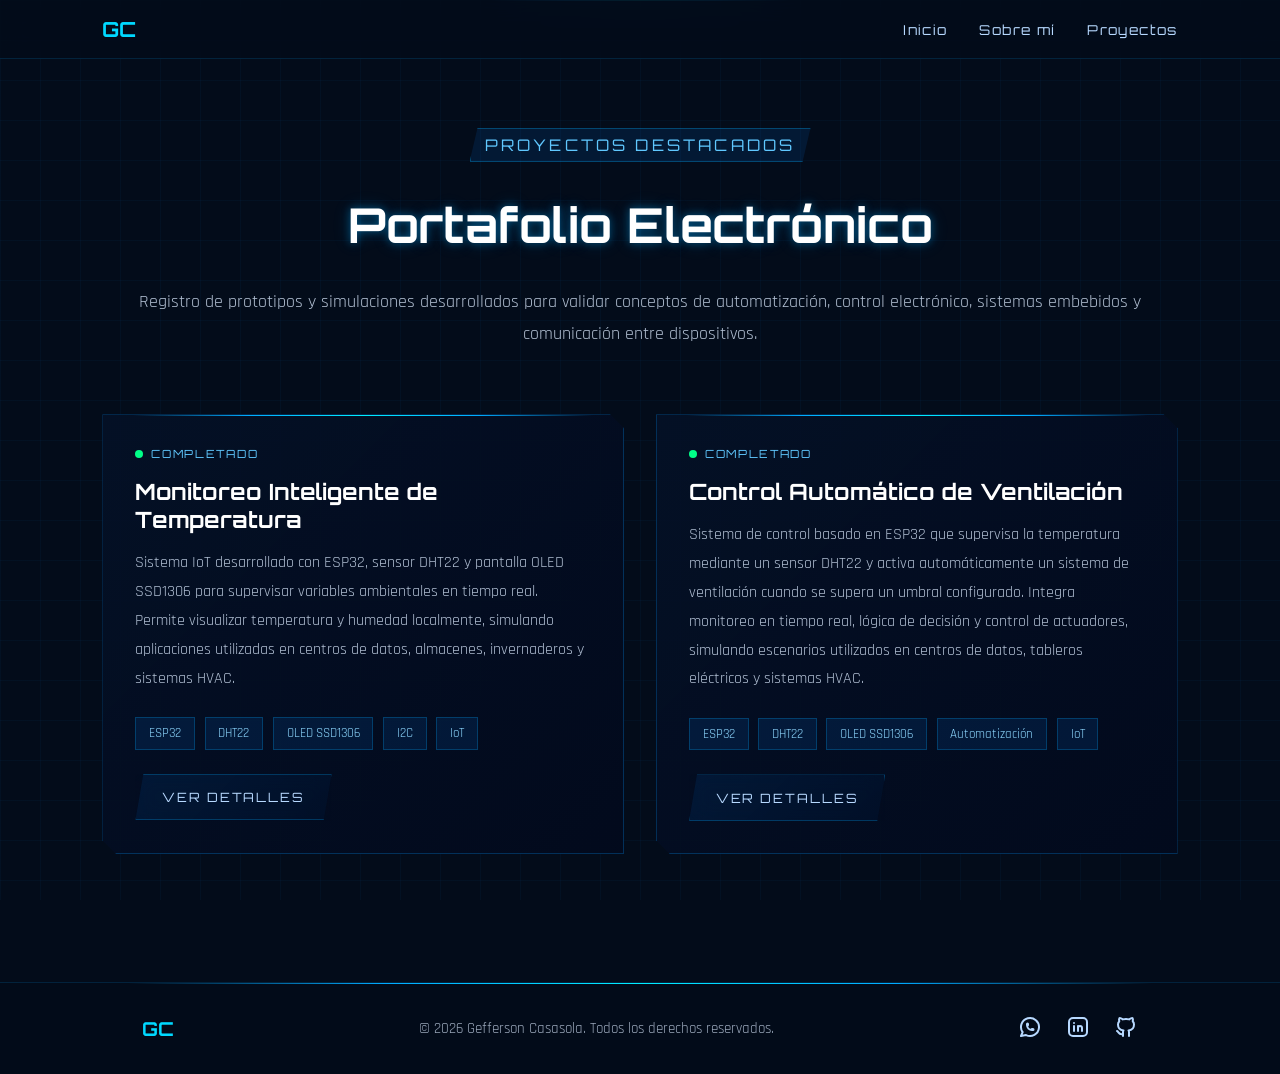
==== electronica.html @ c4e6efd1 "feat: add automatic fan control project card" ====
<!doctype html>
<html lang="es">
  <head>
    <meta charset="UTF-8" />
    <meta name="viewport" content="width=device-width, initial-scale=1.0" />
    <link rel="stylesheet" href="styles.css" />
    <title>Laboratorio de Electrónica</title>
  </head>
  <body>
    <div class="grid-lines"></div>

    <header class="navbar">
      <div class="logo">GC</div>

      <button class="menu-toggle" aria-label="Abrir menú">
        <span></span>
        <span></span>
        <span></span>
      </button>

      <nav class="nav-menu">
        <a href="index.html#inicio">Inicio</a>
        <a href="index.html#sobre-mi">Sobre mí</a>
        <a href="index.html#proyectos">Proyectos</a>
      </nav>
    </header>
    <main class="electronics-page">
      <section class="projects">
        <div class="section-header">
          <span class="section-tag"> PROYECTOS DESTACADOS</span>

          <h2>Portafolio Electrónico</h2>

          <p class="section-description">
            Registro de prototipos y simulaciones desarrollados para validar
            conceptos de automatización, control electrónico, sistemas embebidos
            y comunicación entre dispositivos.
          </p>
        </div>

        <div class="projects-grid">
          <article class="project-card">
            <div class="project-status">
              <span class="status-light"></span>
              COMPLETADO
            </div>

            <h3>Monitoreo Inteligente de Temperatura</h3>

            <p>
              Sistema IoT desarrollado con ESP32, sensor DHT22 y pantalla OLED
              SSD1306 para supervisar variables ambientales en tiempo real.
              Permite visualizar temperatura y humedad localmente, simulando
              aplicaciones utilizadas en centros de datos, almacenes,
              invernaderos y sistemas HVAC.
            </p>

            <div class="project-stack">
              <span>ESP32</span>
              <span>DHT22</span>
              <span>OLED SSD1306</span>
              <span>I2C</span>
              <span>IoT</span>
            </div>

            <div class="project-actions">
              <a href="#" class="hero-secondary-btn"> VER DETALLES </a>
            </div>
          </article>
          <article class="project-card">
            <div class="project-status">
              <span class="status-light"></span>
              COMPLETADO
            </div>

            <h3>Control Automático de Ventilación</h3>
            <p>
              Sistema de control basado en ESP32 que supervisa la temperatura
              mediante un sensor DHT22 y activa automáticamente un sistema de
              ventilación cuando se supera un umbral configurado. Integra
              monitoreo en tiempo real, lógica de decisión y control de
              actuadores, simulando escenarios utilizados en centros de datos,
              tableros eléctricos y sistemas HVAC.
            </p>
            <div class="project-stack">
              <span>ESP32</span>
              <span>DHT22</span>
              <span>OLED SSD1306</span>
              <span>Automatización</span>
              <span>IoT</span>
            </div>

            <div class="project-actions">
              <a href="#" class="hero-secondary-btn"> VER DETALLES </a>
            </div>
          </article>
        </div>
      </section>
    </main>
    <footer class="footer">
      <div class="footer-content">
        <div class="footer-logo">GC</div>

        <p class="footer-text">
          © 2026 Gefferson Casasola. Todos los derechos reservados.
        </p>

        <div class="footer-links">
          <a
            href="https://wa.me/51952253272"
            aria-label="Escríbenos al WhatsApp"
            target="_blank"
          >
            <svg
              xmlns="http://www.w3.org/2000/svg"
              width="24"
              height="24"
              viewBox="0 0 24 24"
              fill="none"
              stroke="currentColor"
              stroke-width="2"
              stroke-linecap="round"
              stroke-linejoin="round"
              class="icon icon-tabler icons-tabler-outline icon-tabler-brand-whatsapp"
            >
              <path stroke="none" d="M0 0h24v24H0z" fill="none" />
              <path d="M3 21l1.65 -3.8a9 9 0 1 1 3.4 2.9l-5.05 .9" />
              <path
                d="M9 10a.5 .5 0 0 0 1 0v-1a.5 .5 0 0 0 -1 0v1a5 5 0 0 0 5 5h1a.5 .5 0 0 0 0 -1h-1a.5 .5 0 0 0 0 1"
              />
            </svg>
          </a>
          <a
            href="https://www.linkedin.com/in/gefferson-casasola/"
            target="_blank"
            ><svg
              xmlns="http://www.w3.org/2000/svg"
              width="24"
              height="24"
              viewBox="0 0 24 24"
              fill="none"
              stroke="currentColor"
              stroke-width="2"
              stroke-linecap="round"
              stroke-linejoin="round"
              class="icon icon-tabler icons-tabler-outline icon-tabler-brand-linkedin"
            >
              <path stroke="none" d="M0 0h24v24H0z" fill="none" />
              <path d="M8 11v5" />
              <path d="M8 8v.01" />
              <path d="M12 16v-5" />
              <path d="M16 16v-3a2 2 0 1 0 -4 0" />
              <path
                d="M3 7a4 4 0 0 1 4 -4h10a4 4 0 0 1 4 4v10a4 4 0 0 1 -4 4h-10a4 4 0 0 1 -4 -4l0 -10"
              /></svg
          ></a>
          <a href="https://github.com/Geffrerson7" target="_blank"
            ><svg
              xmlns="http://www.w3.org/2000/svg"
              width="24"
              height="24"
              viewBox="0 0 24 24"
              fill="none"
              stroke="currentColor"
              stroke-width="2"
              stroke-linecap="round"
              stroke-linejoin="round"
              class="icon icon-tabler icons-tabler-outline icon-tabler-brand-github"
            >
              <path stroke="none" d="M0 0h24v24H0z" fill="none" />
              <path
                d="M9 19c-4.3 1.4 -4.3 -2.5 -6 -3m12 5v-3.5c0 -1 .1 -1.4 -.5 -2c2.8 -.3 5.5 -1.4 5.5 -6a4.6 4.6 0 0 0 -1.3 -3.2a4.2 4.2 0 0 0 -.1 -3.2s-1.1 -.3 -3.5 1.3a12.3 12.3 0 0 0 -6.2 0c-2.4 -1.6 -3.5 -1.3 -3.5 -1.3a4.2 4.2 0 0 0 -.1 3.2a4.6 4.6 0 0 0 -1.3 3.2c0 4.6 2.7 5.7 5.5 6c-.6 .6 -.6 1.2 -.5 2v3.5"
              /></svg
          ></a>
        </div>
      </div>
    </footer>
  </body>
  <script src="script.js"></script>
</html>
---- styles.css ----
@import url("https://fonts.googleapis.com/css2?family=Orbitron:wght@400;600;700;900&family=Rajdhani:wght@300;400;500;600&display=swap");

/* ---------- Reset ---------- */
*,
*::before,
*::after {
  margin: 0;
  padding: 0;
  box-sizing: border-box;
}

body {
  background: #030c1a;
  font-family: "Rajdhani", sans-serif;
  color: white;
}
body::before {
  content: "";

  position: fixed;
  inset: 0;

  background:
    radial-gradient(
      ellipse 60% 40% at 50% 0%,
      rgba(0, 140, 255, 0.12) 0%,
      transparent 70%
    ),
    radial-gradient(
      ellipse 40% 30% at 80% 80%,
      rgba(0, 200, 180, 0.07) 0%,
      transparent 60%
    );

  pointer-events: none;
  z-index: -2;
}

/* ---------- Grid de fondo ---------- */
.grid-lines {
  position: absolute;
  inset: 0;
  background-image:
    linear-gradient(rgba(0, 140, 255, 0.04) 1px, transparent 1px),
    linear-gradient(90deg, rgba(0, 140, 255, 0.04) 1px, transparent 1px);
  background-size: 40px 40px;
  pointer-events: none;
}

/* Logo */
.logo {
  font-family: "Orbitron", monospace;
  font-size: 1.3rem;
  font-weight: 700;
  color: #00d9ff;
}

/* Navbar */
.navbar {
  position: fixed;
  top: 0;
  width: 100%;
  display: flex;
  justify-content: space-between;
  align-items: center;
  padding: 1rem 8%;
  background: rgba(3, 12, 26, 0.85);
  backdrop-filter: blur(12px);
  border-bottom: 1px solid rgba(0, 170, 255, 0.15);
  z-index: 1000;
}

.navbar nav {
  display: flex;
  gap: 2rem;
}

.navbar nav a {
  text-decoration: none;
  color: #b7d9ff;
  font-family: "Orbitron", monospace;
  font-size: 0.85rem;
  letter-spacing: 0.1em;
  transition: 0.3s;
}

.navbar nav a:hover {
  color: #00eaff;
}

/* Hero */
.hero {
  min-height: 100vh;
  display: flex;
  align-items: center;
  justify-content: center;
  padding: 120px 8% 80px;
}

.hero-content {
  width: 100%;
  max-width: 1200px;
  display: grid;
  grid-template-columns: 320px 1fr;
  gap: 4rem;
  align-items: center;
}

.hero-image {
  display: flex;
  justify-content: center;
}

.menu-toggle {
  display: none;

  flex-direction: column;
  justify-content: center;
  gap: 5px;

  width: 42px;
  height: 42px;

  background: rgba(0, 60, 120, 0.2);

  border: 1px solid rgba(0, 170, 255, 0.25);

  cursor: pointer;

  transition: 0.3s;
}

.menu-toggle:hover {
  border-color: rgba(0, 220, 255, 0.6);

  box-shadow: 0 0 8px rgba(0, 200, 255, 0.3);
}

.menu-toggle span {
  width: 20px;
  height: 2px;

  margin: 0 auto;

  background: #00cfff;

  transition: 0.3s;
}

.menu-toggle.active span:nth-child(1) {
  transform: translateY(7px) rotate(45deg);
}

.menu-toggle.active span:nth-child(2) {
  opacity: 0;
}

.menu-toggle.active span:nth-child(3) {
  transform: translateY(-7px) rotate(-45deg);
}

/* ---------- Avatar ---------- */
.avatar-wrap {
  position: relative;
  flex-shrink: 0;
}

.avatar {
  width: 240px;
  height: 240px;
  border-radius: 50%;
  background: linear-gradient(135deg, #003366, #001833);
  border: 2px solid rgba(0, 150, 255, 0.5);
  display: flex;
  align-items: center;
  justify-content: center;
  font-family: "Orbitron", monospace;
  font-size: 22px;
  font-weight: 700;
  color: #00ccff;
  position: relative;
  overflow: hidden;
}

.avatar::after {
  content: "";
  position: absolute;
  inset: 0;
  border-radius: 50%;
  background: radial-gradient(
    circle at 30% 30%,
    rgba(0, 200, 255, 0.15),
    transparent 60%
  );
}

.avatar img {
  width: 100%;
  height: 100%;
  object-fit: cover;
  border-radius: 50%;
  display: block;
}

.avatar-ring {
  position: absolute;
  inset: -5px;
  border-radius: 50%;
  border: 1px solid rgba(0, 200, 255, 0.3);
  animation: spin-slow 8s linear infinite;
}

.avatar-ring::before {
  content: "";
  position: absolute;
  top: 0;
  left: 50%;
  transform: translateX(-50%);
  width: 4px;
  height: 4px;
  border-radius: 50%;
  background: #00eeff;
  box-shadow: 0 0 6px #00eeff;
}

@keyframes spin-slow {
  from {
    transform: rotate(0deg);
  }
  to {
    transform: rotate(360deg);
  }
}

.status-dot {
  position: absolute;
  bottom: 2px;
  right: 2px;
  width: 10px;
  height: 10px;
  border-radius: 50%;
  background: #00ff88;
  border: 2px solid #030c1a;
  animation: blink-dot 2s ease-in-out infinite;
}

@keyframes blink-dot {
  0%,
  100% {
    opacity: 1;
  }
  50% {
    opacity: 0.4;
  }
}

/* ---------- Bloque de nombre ---------- */

.sc2-label {
  font-family: "Orbitron", monospace;
  font-size: 9px;
  letter-spacing: 0.2em;
  color: rgba(0, 180, 255, 0.6);
  text-transform: uppercase;
  margin-bottom: 3px;
}

.hero-text h1 {
  font-family: "Orbitron", monospace;
  font-size: 4rem;
  line-height: 1.1;
  color: #ffffff;
}

.hero-text h2 {
  color: #00cfff;
  margin-top: 0.75rem;
  font-size: 1.4rem;
  font-weight: 500;
}

.hero-text p {
  margin-top: 1.5rem;
  max-width: 650px;
  font-size: 1.2rem;
  line-height: 1.8;
  color: rgba(220, 235, 255, 0.8);
}

.hero-actions {
  display: flex;
  gap: 1rem;
  margin-top: 2rem;
}

.hero-secondary-btn {
  display: inline-flex;
  align-items: center;
  justify-content: center;

  padding: 0.9rem 1.6rem;

  text-decoration: none;

  font-family: "Orbitron", monospace;
  font-size: 0.8rem;
  letter-spacing: 0.15em;

  color: #b7d9ff;

  background: linear-gradient(
    135deg,
    rgba(0, 60, 120, 0.25),
    rgba(0, 20, 50, 0.45)
  );

  border: 1px solid rgba(0, 170, 255, 0.25);

  backdrop-filter: blur(10px);

  position: relative;
  overflow: hidden;

  transition: all 0.3s ease;
  clip-path: polygon(8px 0, 100% 0, calc(100% - 8px) 100%, 0 100%);
}

.hero-secondary-btn::before {
  content: "";

  position: absolute;

  top: 0;
  left: -100%;

  width: 100%;
  height: 100%;

  background: linear-gradient(
    90deg,
    transparent,
    rgba(0, 220, 255, 0.12),
    transparent
  );

  transition: left 0.6s ease;
}

.hero-secondary-btn:hover {
  border-color: rgba(0, 210, 255, 0.6);

  color: white;

  transform: translateY(-3px);

  box-shadow:
    0 0 10px rgba(0, 210, 255, 0.3),
    0 0 20px rgba(0, 210, 255, 0.15);
}

.hero-secondary-btn:hover::before {
  left: 100%;
}
/* =========================
   ABOUT
========================= */

.about {
  padding: 8rem 8%;
  position: relative;
}

.about::before,
.projects::before {
  content: "";
  position: absolute;
  top: 0;
  left: 50%;
  transform: translateX(-50%);
  width: 300px;
  height: 1px;
  background: linear-gradient(
    90deg,
    transparent,
    #00aaff,
    #00eeff,
    #00aaff,
    transparent
  );
}

.section-header {
  text-align: center;
  margin-bottom: 4rem;
}

.section-header h2 {
  font-family: "Orbitron", monospace;
  font-size: 3rem;
  color: white;
  text-shadow:
    0 0 8px rgba(0, 170, 255, 0.4),
    0 0 18px rgba(0, 170, 255, 0.2);
}

.section-description {
  max-width: 1200px;
  margin: 2rem;

  color: rgba(220, 235, 255, 0.8);

  font-size: 1.1rem;
  line-height: 1.8;

  text-align: center;
}

.section-tag {
  display: inline-block;

  padding: 6px 14px;

  background: rgba(0, 100, 200, 0.15);

  border: 1px solid rgba(0, 180, 255, 0.3);

  color: #60c8ff;

  font-family: Orbitron;
  letter-spacing: 0.2em;
  margin-bottom: 2rem;
  clip-path: polygon(8px 0, 100% 0, calc(100% - 8px) 100%, 0 100%);
}

.about-status {
  display: flex;
  align-items: center;
  gap: 8px;

  margin-bottom: 2rem;

  color: #60c8ff;

  font-family: Orbitron;
  font-size: 0.75rem;
  letter-spacing: 0.2em;
}

.status-light {
  width: 8px;
  height: 8px;

  border-radius: 50%;

  background: #00ff88;

  animation: blink-dot 2s infinite;
}

.about-content {
  max-width: 1200px;
  margin: 0 auto;
  display: grid;
  grid-template-columns: 2fr 1fr;
  gap: 4rem;
  align-items: start;
  position: relative;
  overflow: hidden;
  padding: 3rem;

  background: linear-gradient(
    135deg,
    rgba(4, 16, 38, 0.95),
    rgba(2, 10, 28, 0.98)
  );
  background-image:
    linear-gradient(rgba(0, 150, 255, 0.03) 1px, transparent 1px),
    linear-gradient(90deg, rgba(0, 150, 255, 0.03) 1px, transparent 1px);

  background-size: 25px 25px;
  border: 1px solid rgba(0, 150, 255, 0.25);

  clip-path: polygon(
    0 0,
    calc(100% - 18px) 0,
    100% 18px,
    100% 100%,
    18px 100%,
    0 calc(100% - 18px)
  );
}

.about-content::before {
  content: "";

  position: absolute;

  top: 0;
  left: 40px;
  right: 40px;

  height: 1px;

  background: linear-gradient(
    90deg,
    transparent,
    #00aaff,
    #00eeff,
    #00aaff,
    transparent
  );

  animation: pulse-line 3s infinite;
}

.about-content::after {
  content: "";

  position: absolute;

  bottom: 0;
  left: 40px;
  right: 40px;

  height: 1px;

  background: linear-gradient(
    90deg,
    transparent,
    #00aaff,
    #00eeff,
    #00aaff,
    transparent
  );

  animation: pulse-line 3s infinite reverse;
}

.about-description {
  display: flex;
  flex-direction: column;
  gap: 1.5rem;
}

.about-description p {
  color: rgba(220, 235, 255, 0.8);
  font-size: 1.1rem;
  line-height: 1.9;
}

.cv-btn {
  display: inline-flex;
  align-items: center;
  justify-content: center;
  gap: 10px;
  width: fit-content;

  margin-top: 1rem;
  padding: 0.9rem 1.5rem;

  text-decoration: none;

  font-family: "Orbitron", monospace;
  font-size: 0.8rem;
  letter-spacing: 0.15em;

  color: #00eaff;

  background: linear-gradient(
    90deg,
    rgba(0, 120, 255, 0.15),
    rgba(0, 255, 255, 0.08)
  );

  border: 1px solid rgba(0, 220, 255, 0.4);

  clip-path: polygon(8px 0, 100% 0, calc(100% - 8px) 100%, 0 100%);

  transition: all 0.3s ease;

  position: relative;
  overflow: hidden;
}

.cv-btn::before {
  content: "";

  position: absolute;

  top: 0;
  left: -120%;

  width: 100%;
  height: 100%;

  background: linear-gradient(
    90deg,
    transparent,
    rgba(0, 255, 255, 0.35),
    transparent
  );

  transition: left 0.6s ease;
}

.cv-btn:hover::before {
  left: 120%;
}

.cv-btn:hover {
  color: white;

  border-color: #00ffff;

  transform: translateY(-2px);

  box-shadow:
    0 0 8px rgba(0, 255, 255, 0.6),
    0 0 20px rgba(0, 200, 255, 0.4);
}

.about-info {
  display: grid;
  gap: 1rem;
}

.info-card {
  background: linear-gradient(
    135deg,
    rgba(0, 60, 120, 0.25),
    rgba(0, 20, 50, 0.45)
  );

  border: 1px solid rgba(0, 170, 255, 0.25);

  padding: 1.5rem;

  position: relative;

  overflow: hidden;
}

.info-card:hover {
  border-color: rgba(0, 210, 255, 0.5);
  transform: translateY(-4px);
}

.info-card:hover::before {
  left: 100%;
}

.info-card::before {
  content: "";

  position: absolute;

  top: 0;
  left: -100%;

  width: 100%;
  height: 100%;

  background: linear-gradient(
    90deg,
    transparent,
    rgba(0, 220, 255, 0.08),
    transparent
  );

  transition: 0.6s;
}

.info-label {
  display: block;
  font-family: "Orbitron", monospace;
  font-size: 0.75rem;
  letter-spacing: 0.15em;
  color: #00cfff;
  margin-bottom: 0.75rem;
}

.info-value {
  color: white;
  font-size: 1.1rem;
  font-weight: 600;
}

/* =========================
   PROJECTS
========================= */
.projects {
  padding: 8rem 8%;
  position: relative;
}

.projects-grid {
  max-width: 1200px;

  margin: 0 auto;

  display: grid;

  grid-template-columns: repeat(auto-fit, minmax(350px, 1fr));

  gap: 2rem;
}

.project-card {
  position: relative;

  padding: 2rem;

  background: linear-gradient(
    135deg,
    rgba(4, 16, 38, 0.95),
    rgba(2, 10, 28, 0.98)
  );

  border: 1px solid rgba(0, 150, 255, 0.25);

  overflow: hidden;

  transition: 0.3s;

  clip-path: polygon(
    0 0,
    calc(100% - 14px) 0,
    100% 14px,
    100% 100%,
    14px 100%,
    0 calc(100% - 14px)
  );
}

.project-card:hover {
  transform: translateY(-6px);

  border-color: rgba(0, 220, 255, 0.6);

  box-shadow:
    0 0 15px rgba(0, 220, 255, 0.15),
    0 0 30px rgba(0, 220, 255, 0.08);
}

.project-card::before {
  content: "";

  position: absolute;

  top: 0;
  left: 30px;
  right: 30px;

  height: 1px;

  background: linear-gradient(
    90deg,
    transparent,
    #00aaff,
    #00eeff,
    #00aaff,
    transparent
  );
}

.project-status {
  display: flex;
  align-items: center;
  gap: 8px;

  margin-bottom: 1rem;

  font-family: Orbitron;
  font-size: 0.7rem;
  letter-spacing: 0.15em;

  color: #60c8ff;
}

.project-card h3 {
  font-family: Orbitron;

  color: white;

  margin-bottom: 1rem;

  font-size: 1.4rem;
}

.project-card p {
  color: rgba(220, 235, 255, 0.8);

  line-height: 1.8;

  margin-bottom: 1.5rem;
}

.project-stack {
  display: flex;
  flex-wrap: wrap;
  gap: 0.6rem;

  margin-bottom: 1.5rem;
}

.project-stack span {
  padding: 0.45rem 0.8rem;

  background: rgba(0, 100, 200, 0.15);

  border: 1px solid rgba(0, 170, 255, 0.25);

  font-size: 0.8rem;

  color: #8ed8ff;
}

.project-actions {
  display: flex;
  gap: 1rem;
  flex-wrap: wrap;
}

/* =========================
PROJECT DETAIL
========================= */
.electronics-page,
.project-page {
  min-height: 100vh;
  background: #030c1a;
  color: white;
}

.electronics-hero,
.project-hero {
  padding: 130px 2rem 80px;
  max-width: 1200px;
  margin: 0 auto;
}

.project-tag {
  display: inline-block;

  font-family: "Orbitron", monospace;

  font-size: 0.75rem;

  letter-spacing: 0.3em;

  color: rgba(0, 210, 255, 0.7);

  margin-bottom: 1rem;
}

.project-hero h1 {
  font-family: "Orbitron", monospace;

  font-size: 4rem;

  line-height: 1.1;

  margin-bottom: 1.5rem;
}

.project-subtitle {
  max-width: 800px;

  font-size: 1.3rem;

  color: rgba(220, 235, 255, 0.8);

  line-height: 1.8;

  text-align: justify;
}

.project-content {
  max-width: 1200px;
  margin: 0 auto;
  padding: 0 2rem 5rem;
}

.project-section {
  margin-bottom: 4rem;
}

.project-section h2 {
  font-family: "Orbitron", monospace;

  font-size: 2rem;

  margin-bottom: 1.5rem;

  color: white;
}

.project-section p {
  color: rgba(220, 235, 255, 0.8);

  line-height: 1.9;

  font-size: 1.05rem;

  margin-bottom: 1rem;
}

.project-panel {
  position: relative;

  padding: 2rem;

  background: linear-gradient(
    135deg,
    rgba(4, 16, 38, 0.95),
    rgba(2, 10, 28, 0.98)
  );

  border: 1px solid rgba(0, 150, 255, 0.2);

  backdrop-filter: blur(10px);

  overflow: hidden;
}

.project-panel::before {
  content: "";

  position: absolute;

  top: 0;
  left: 30px;
  right: 30px;

  height: 1px;

  background: linear-gradient(
    90deg,
    transparent,
    #00aaff,
    #00eeff,
    #00aaff,
    transparent
  );
}

.tech-grid {
  display: flex;

  flex-wrap: wrap;

  gap: 0.75rem;
}

.tech-badge {
  padding: 0.5rem 0.9rem;

  background: rgba(0, 100, 200, 0.15);

  border: 1px solid rgba(0, 170, 255, 0.25);

  color: #8ed8ff;

  font-size: 0.85rem;
}

.project-list {
  display: grid;
  gap: 1rem;
}

.project-list li {
  list-style: none;

  position: relative;

  padding-left: 1.5rem;

  color: rgba(220, 235, 255, 0.8);

  line-height: 1.8;
}

.project-list li::before {
  content: "";

  position: absolute;

  left: 0;
  top: 10px;

  width: 8px;
  height: 8px;

  border-radius: 50%;

  background: #00eaff;

  box-shadow: 0 0 8px #00eaff;
}

.metrics-grid {
  display: grid;

  grid-template-columns: repeat(3, 1fr);

  gap: 1.5rem;
}

.metric-card {
  padding: 1.5rem;

  text-align: center;

  background: rgba(0, 60, 120, 0.15);

  border: 1px solid rgba(0, 170, 255, 0.15);
}

.metric-card h3 {
  font-family: "Orbitron", monospace;

  font-size: 2rem;

  color: #00eaff;

  margin-bottom: 0.5rem;
}

.metric-card span {
  color: rgba(220, 235, 255, 0.75);
}

.back-btn {
  display: inline-flex;
  align-items: center;
  justify-content: center;
  gap: 10px;
  width: fit-content;

  margin-top: 1rem;
  padding: 0.9rem 1.5rem;

  text-decoration: none;

  font-family: "Orbitron", monospace;
  font-size: 0.8rem;
  letter-spacing: 0.15em;

  color: #00eaff;

  background: linear-gradient(
    90deg,
    rgba(0, 120, 255, 0.15),
    rgba(0, 255, 255, 0.08)
  );

  border: 1px solid rgba(0, 220, 255, 0.4);

  clip-path: polygon(8px 0, 100% 0, calc(100% - 8px) 100%, 0 100%);

  transition: all 0.3s ease;

  position: relative;
  overflow: hidden;

  letter-spacing: 0.15em;
}

.back-btn::before {
  content: "";

  position: absolute;

  top: 0;
  left: -120%;

  width: 100%;
  height: 100%;

  background: linear-gradient(
    90deg,
    transparent,
    rgba(0, 255, 255, 0.35),
    transparent
  );

  transition: left 0.6s ease;
}

.back-btn:hover::before {
  left: 120%;
}

.back-btn:hover {
  color: white;

  border-color: #00ffff;

  transform: translateY(-2px);

  box-shadow:
    0 0 8px rgba(0, 255, 255, 0.6),
    0 0 20px rgba(0, 200, 255, 0.4);
}

/* =========================
ARQUITECTURA
========================= */

.architecture-flow {
  display: flex;
  flex-direction: column;
  align-items: center;
  gap: 1rem;

  margin-top: 2rem;
}

.architecture-box {
  width: 100%;
  max-width: 400px;

  padding: 1rem 1.5rem;

  text-align: center;

  font-family: "Orbitron", monospace;
  font-size: 0.95rem;
  letter-spacing: 0.08em;

  color: #e8f4ff;

  background: linear-gradient(
    135deg,
    rgba(0, 60, 120, 0.25),
    rgba(0, 20, 60, 0.45)
  );

  border: 1px solid rgba(0, 170, 255, 0.25);

  position: relative;

  overflow: hidden;
}

.architecture-box::before {
  content: "";

  position: absolute;

  top: 0;
  left: 20px;
  right: 20px;

  height: 1px;

  background: linear-gradient(
    90deg,
    transparent,
    #00aaff,
    #00eeff,
    #00aaff,
    transparent
  );
}

.architecture-box:hover {
  border-color: rgba(0, 220, 255, 0.6);

  box-shadow: 0 0 10px rgba(0, 180, 255, 0.25);

  transform: translateY(-2px);

  transition: all 0.3s ease;
}

.architecture-arrow {
  font-size: 1.8rem;

  color: #00d9ff;

  text-shadow: 0 0 8px rgba(0, 220, 255, 0.8);

  animation: architecture-pulse 2s infinite;
}

@keyframes architecture-pulse {
  0%,
  100% {
    opacity: 0.4;
  }

  50% {
    opacity: 1;
  }
}

.architecture-workers {
  display: flex;
  flex-wrap: wrap;
  justify-content: center;
  gap: 0.75rem;

  max-width: 600px;

  padding: 1rem;

  border: 1px solid rgba(0, 170, 255, 0.15);

  background: rgba(0, 60, 120, 0.12);

  position: relative;
}
.architecture-workers::before {
  content: "PROCESAMIENTO ASÍNCRONO";

  position: absolute;

  top: -10px;
  left: 12px;

  padding: 0 8px;

  background: #030c1a;

  color: #00cfff;

  font-family: "Orbitron", monospace;

  font-size: 0.65rem;

  letter-spacing: 0.15em;
}
/* =========================
   FOOTER
========================= */

.footer {
  position: relative;
  border-top: 1px solid rgba(0, 170, 255, 0.15);
  background: rgba(3, 12, 26, 0.9);
  backdrop-filter: blur(10px);
}

.footer::before {
  content: "";
  position: absolute;
  top: 0;
  left: 10%;
  width: 80%;
  height: 1px;

  background: linear-gradient(
    90deg,
    transparent,
    #00aaff,
    #00eeff,
    #00aaff,
    transparent
  );
}

.footer-content {
  max-width: 1200px;
  margin: 0 auto;
  padding: 2rem 8%;
  display: flex;
  justify-content: space-between;
  align-items: center;
  gap: 2rem;
}

.footer-logo {
  font-family: "Orbitron", monospace;
  font-size: 1.2rem;
  font-weight: 700;
  color: #00d9ff;
}

.footer-text {
  color: rgba(220, 235, 255, 0.7);
  font-size: 0.95rem;
}

.footer-links {
  display: flex;
  gap: 1.5rem;
}

.footer-links a {
  text-decoration: none;
  color: #b7d9ff;
  font-family: "Orbitron", monospace;
  font-size: 0.75rem;
  letter-spacing: 0.12em;
  transition: 0.3s;
}

.footer-links a:hover {
  color: #00eaff;
}

/* ================================
   BOTÓN GAMER — INICIAR MISIÓN
   ================================ */

.portfolio-btn.gamer {
  display: inline-flex;
  align-items: center;
  gap: 8px;
  margin: 8px 0 6px;
  padding: 6px 18px;
  font-family: "Orbitron", monospace;
  font-size: 11px;
  letter-spacing: 0.18em;
  text-decoration: none;
  text-transform: uppercase;
  color: #00f0ff;
  background: linear-gradient(
    90deg,
    rgba(0, 120, 255, 0.15),
    rgba(0, 255, 255, 0.08)
  );
  border: 1px solid rgba(0, 220, 255, 0.6);
  clip-path: polygon(8px 0%, 100% 0%, calc(100% - 8px) 100%, 0% 100%);
  position: relative;
  overflow: hidden;
  transition: all 0.25s ease;
}

/* Glow base */
.portfolio-btn.gamer {
  box-shadow: 0 0 6px rgba(0, 200, 255, 0.4);
}

/* Energía animada */
.portfolio-btn.gamer::before {
  content: "";
  position: absolute;
  left: -120%;
  top: 0;
  width: 100%;
  height: 100%;
  background: linear-gradient(
    90deg,
    transparent,
    rgba(0, 255, 255, 0.4),
    transparent
  );
  transition: left 0.6s;
}

.portfolio-btn.gamer:hover::before {
  left: 120%;
}

/* Hover poderoso */
.portfolio-btn.gamer:hover {
  color: #ffffff;
  border-color: #00ffff;
  background: linear-gradient(
    90deg,
    rgba(0, 150, 255, 0.35),
    rgba(0, 255, 255, 0.2)
  );
  box-shadow:
    0 0 8px rgba(0, 255, 255, 0.8),
    0 0 18px rgba(0, 200, 255, 0.6);
  transform: translateY(-2px);
}

/* Punto pulsante tipo sistema activo */
.pulse-dot {
  width: 6px;
  height: 6px;
  border-radius: 50%;
  background: #00ffcc;
  box-shadow: 0 0 6px #00ffff;
  animation: pulse-mission 1.5s ease-in-out infinite;
}

@keyframes pulse-mission {
  0%,
  100% {
    opacity: 1;
    transform: scale(1);
  }
  50% {
    opacity: 0.4;
    transform: scale(1.4);
  }
}

/* ---------- Esquinas decorativas ---------- */
.corner-tl,
.corner-br {
  position: absolute;
  width: 24px;
  height: 24px;
  pointer-events: none;
}

.corner-tl {
  top: -1px;
  left: -1px;
  border-top: 2px solid #00aaff;
  border-left: 2px solid #00aaff;
}

.corner-br {
  bottom: -1px;
  right: -1px;
  border-bottom: 2px solid #00aaff;
  border-right: 2px solid #00aaff;
}

/* ---------- Líneas de energía ---------- */
.energy-line-top {
  position: absolute;
  top: 0;
  left: 30px;
  right: 30px;
  height: 1px;
  background: linear-gradient(
    90deg,
    transparent,
    #00aaff,
    #00eeff,
    #00aaff,
    transparent
  );
  animation: pulse-line 3s ease-in-out infinite;
}

.energy-line-bottom {
  position: absolute;
  bottom: 0;
  left: 30px;
  right: 30px;
  height: 1px;
  background: linear-gradient(
    90deg,
    transparent,
    #00aaff,
    #00eeff,
    #00aaff,
    transparent
  );
  animation: pulse-line 3s ease-in-out infinite 1.5s;
}

@keyframes pulse-line {
  0%,
  100% {
    opacity: 0.4;
  }
  50% {
    opacity: 1;
  }
}

/* ---------- Línea de escaneo ---------- */
.scan-line {
  position: absolute;
  left: 0;
  right: 0;
  height: 2px;
  background: linear-gradient(
    90deg,
    transparent,
    rgba(0, 220, 255, 0.4),
    transparent
  );

  box-shadow:
    0 0 8px rgba(0, 220, 255, 0.6),
    0 0 16px rgba(0, 220, 255, 0.3);

  animation: scan 4s linear infinite;

  pointer-events: none;
}

@keyframes scan {
  0% {
    top: 0;
  }
  100% {
    top: 100%;
  }
}

/* ============================================
TABLET Y MOBILE
============================================ */
@media (max-width: 768px) {
  /* =========================
     NAVBAR
  ========================= */

  .navbar {
    padding: 1rem;
    flex-direction: row;
    justify-content: space-between;
    gap: 1rem;
  }

  .menu-toggle {
    display: flex;
  }

  .nav-menu {
    position: absolute;

    top: 100%;
    left: 0;
    right: 0;

    display: flex;
    flex-direction: column;

    background: rgba(3, 12, 26, 0.98);

    border-top: 1px solid rgba(0, 170, 255, 0.15);

    padding: 1rem;

    gap: 1rem;

    opacity: 0;
    visibility: hidden;

    transform: translateY(-10px);

    transition: all 0.3s ease;
  }

  .nav-menu.active {
    opacity: 1;
    visibility: visible;
    transform: translateY(0);
  }

  .nav-menu a {
    text-align: center;
  }

  .navbar nav {
    gap: 1rem;
    flex-wrap: wrap;
    justify-content: center;
  }

  .navbar nav a {
    font-size: 0.75rem;
  }

  .logo {
    font-size: 1.1rem;
  }

  /* =========================
     HERO
  ========================= */

  .hero {
    padding: 140px 1.5rem 80px;
  }

  .hero-content {
    grid-template-columns: 1fr;
    text-align: center;
    gap: 2.5rem;
  }

  .hero-image {
    order: 1;
  }

  .hero-text {
    order: 2;
  }

  .hero-text h1 {
    font-size: 2.5rem;
  }

  .hero-text h2 {
    font-size: 1.1rem;
  }

  .hero-text p {
    font-size: 1rem;
    max-width: 100%;
  }

  .sc2-label {
    font-size: 0.7rem;
    letter-spacing: 0.2em;
  }

  .avatar {
    width: 180px;
    height: 180px;
  }

  .hero-actions {
    justify-content: center;
    flex-wrap: wrap;
  }

  .portfolio-btn.gamer,
  .hero-secondary-btn,
  .back-btn {
    width: 100%;
    justify-content: center;
  }

  /* =========================
     ABOUT
  ========================= */

  .about {
    padding: 6rem 1.5rem;
  }

  .about-content {
    grid-template-columns: 1fr;
    gap: 2rem;
  }

  .section-header h2 {
    font-size: 2.2rem;
  }

  .section-description {
    max-width: 100%;

    font-size: 1rem;
    line-height: 1.7;

    padding: 0 1rem;

    margin-top: 1rem;
  }

  .about-description {
    text-align: center;
  }

  .cv-btn {
    margin-inline: auto;
  }

  /* =========================
     PROJECTS
  ========================= */

  .projects {
    padding: 8rem 8%;
    position: relative;
  }

  .projects-grid {
    grid-template-columns: 1fr;
  }

  .project-card {
    padding: 1.5rem;
  }

  .project-card-title {
    font-size: 1.3rem;
  }

  /* =========================
     PROJECT DETAIL
  ========================= */

  .project-hero {
    padding: 140px 1.5rem 60px;
  }

  .project-content {
    padding: 0 1.5rem 4rem;
  }

  .project-hero h1 {
    font-size: 2.5rem;
  }

  .project-subtitle {
    font-size: 1rem;
    line-height: 1.7;
  }

  .project-section {
    padding: 1.5rem;
  }

  .project-section h2 {
    font-size: 1.6rem;
  }

  .architecture-flow {
    gap: 1rem;
  }

  .architecture-box {
    width: 100%;
  }

  .architecture-workers {
    justify-content: center;
  }

  .tech-grid {
    justify-content: center;
  }

  .metrics-grid {
    grid-template-columns: 1fr;
  }

  /* =========================
     FOOTER
  ========================= */

  .footer-content {
    flex-direction: column;
    text-align: center;
    gap: 1rem;
  }

  .footer-links {
    justify-content: center;
    flex-wrap: wrap;
  }
}

/* ============================================
MOBILE PEQUEÑO
============================================ */
@media (max-width: 480px) {
  .hero {
    padding: 160px 1rem 60px;
  }

  .hero-text h1 {
    font-size: 2rem;
  }

  .hero-text h2 {
    font-size: 1rem;
  }

  .hero-text p {
    font-size: 0.95rem;
    line-height: 1.7;
  }

  .avatar {
    width: 150px;
    height: 150px;
  }

  .navbar nav {
    gap: 0.75rem;
  }

  .navbar nav a {
    font-size: 0.7rem;
    letter-spacing: 0.08em;
  }

  /* ABOUT */

  .section-header h2 {
    font-size: 1.8rem;
  }

  .section-description {
    max-width: 100%;

    font-size: 1rem;
    line-height: 1.7;

    padding: 0 1rem;

    margin-top: 1rem;
  }

  .about-description p {
    font-size: 0.95rem;
  }

  .info-card {
    padding: 1rem;
  }

  /* PROJECTS */

  .project-card {
    padding: 1.25rem;
  }

  .project-card-title {
    font-size: 1.1rem;
  }

  /* PROJECT DETAIL */

  .project-hero {
    padding: 160px 1rem 50px;
  }

  .project-hero h1 {
    font-size: 2rem;
  }

  .project-tag {
    font-size: 0.65rem;
  }

  .project-subtitle {
    font-size: 0.95rem;
  }

  .project-content {
    padding: 0 1rem 3rem;
  }

  .project-section {
    padding: 1.25rem;
  }

  .project-section h2 {
    font-size: 1.4rem;
  }

  .architecture-box {
    padding: 1rem;
    font-size: 0.9rem;
  }

  .tech-badge {
    font-size: 0.65rem;
  }

  .metric-card {
    padding: 1rem;
  }

  .metric-value {
    font-size: 1.8rem;
  }

  /* FOOTER */

  .footer-text {
    font-size: 0.85rem;
  }

  .footer-links a {
    font-size: 0.7rem;
  }
}
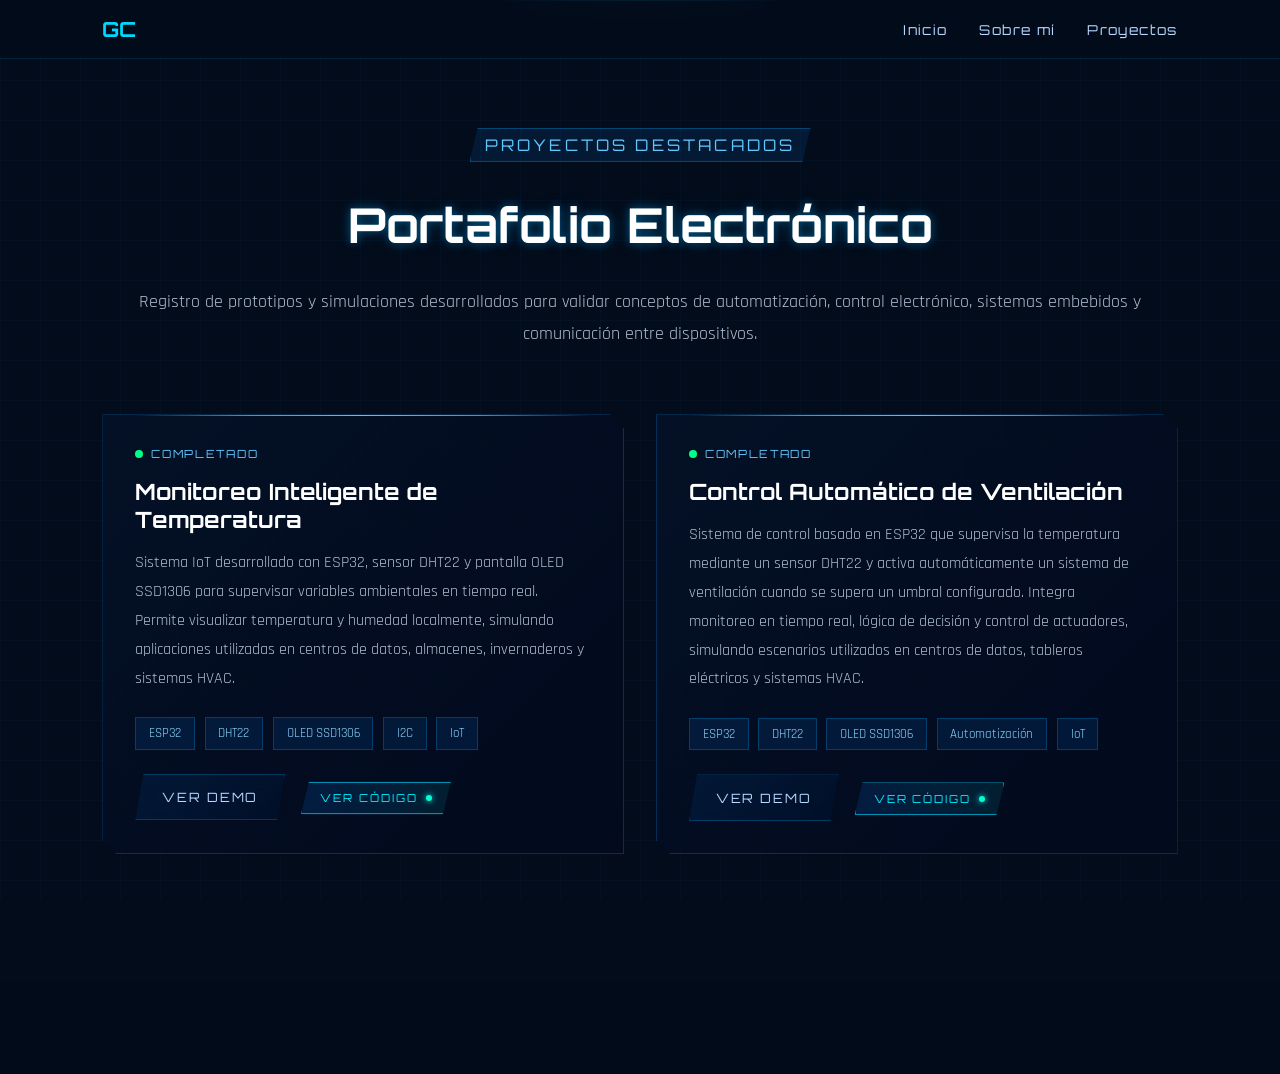
==== commit 61588f31: "feat(electronics): add IoT monitoring and automation projects" ====
--- a/electronica.html
+++ b/electronica.html
@@ -64,7 +64,21 @@
             </div>
 
             <div class="project-actions">
-              <a href="#" class="hero-secondary-btn"> VER DETALLES </a>
+              <a
+                href="https://wokwi.com/projects/467207249878760449"
+                class="hero-secondary-btn"
+                target="_blank"
+              >
+                VER DEMO
+              </a>
+              <a
+                href="https://github.com/Geffrerson7/automatizacion-y-control/tree/main/01-monitoreo-inteligente-temperatura"
+                class="portfolio-btn gamer"
+                target="_blank"
+              >
+                VER CÓDIGO
+                <span class="pulse-dot"></span>
+              </a>
             </div>
           </article>
           <article class="project-card">
@@ -91,7 +105,21 @@
             </div>
 
             <div class="project-actions">
-              <a href="#" class="hero-secondary-btn"> VER DETALLES </a>
+              <a
+                href="https://wokwi.com/projects/467208611667647489"
+                class="hero-secondary-btn"
+                target="_blank"
+              >
+                VER DEMO
+              </a>
+              <a
+                href="https://github.com/Geffrerson7/automatizacion-y-control/tree/main/02-control-automatico-ventilacion"
+                class="portfolio-btn gamer"
+                target="_blank"
+              >
+                VER CÓDIGO
+                <span class="pulse-dot"></span>
+              </a>
             </div>
           </article>
         </div>
